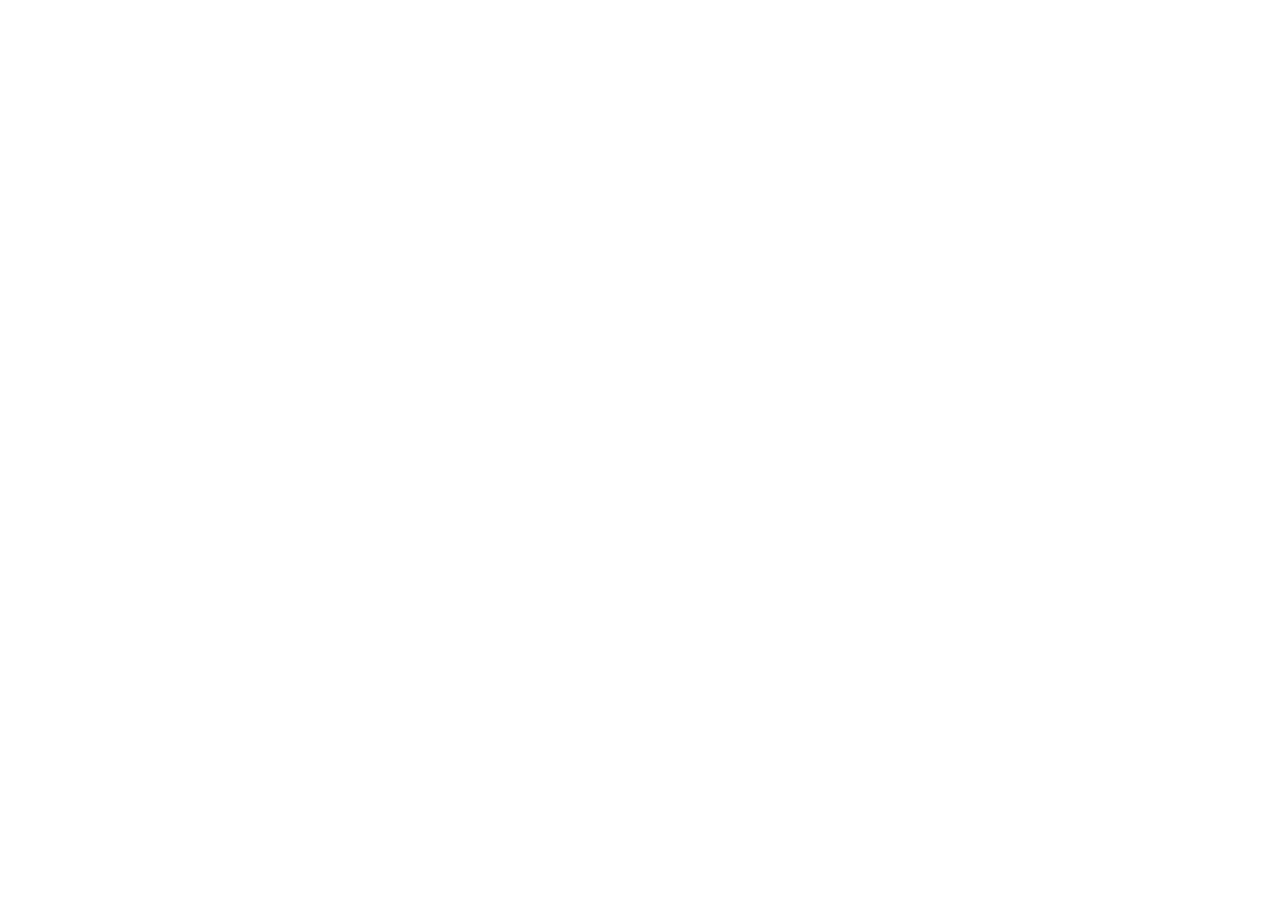
==== html/jogo.html @ 98114063 "fiz a estrutura completa do projeto" ====
<!DOCTYPE html>
<html lang="en">
<head>
    <meta charset="UTF-8">
    <meta name="viewport" content="width=device-width, initial-scale=1.0">
    <title>Forca</title>
</head>
<body>
    
</body>
</html>
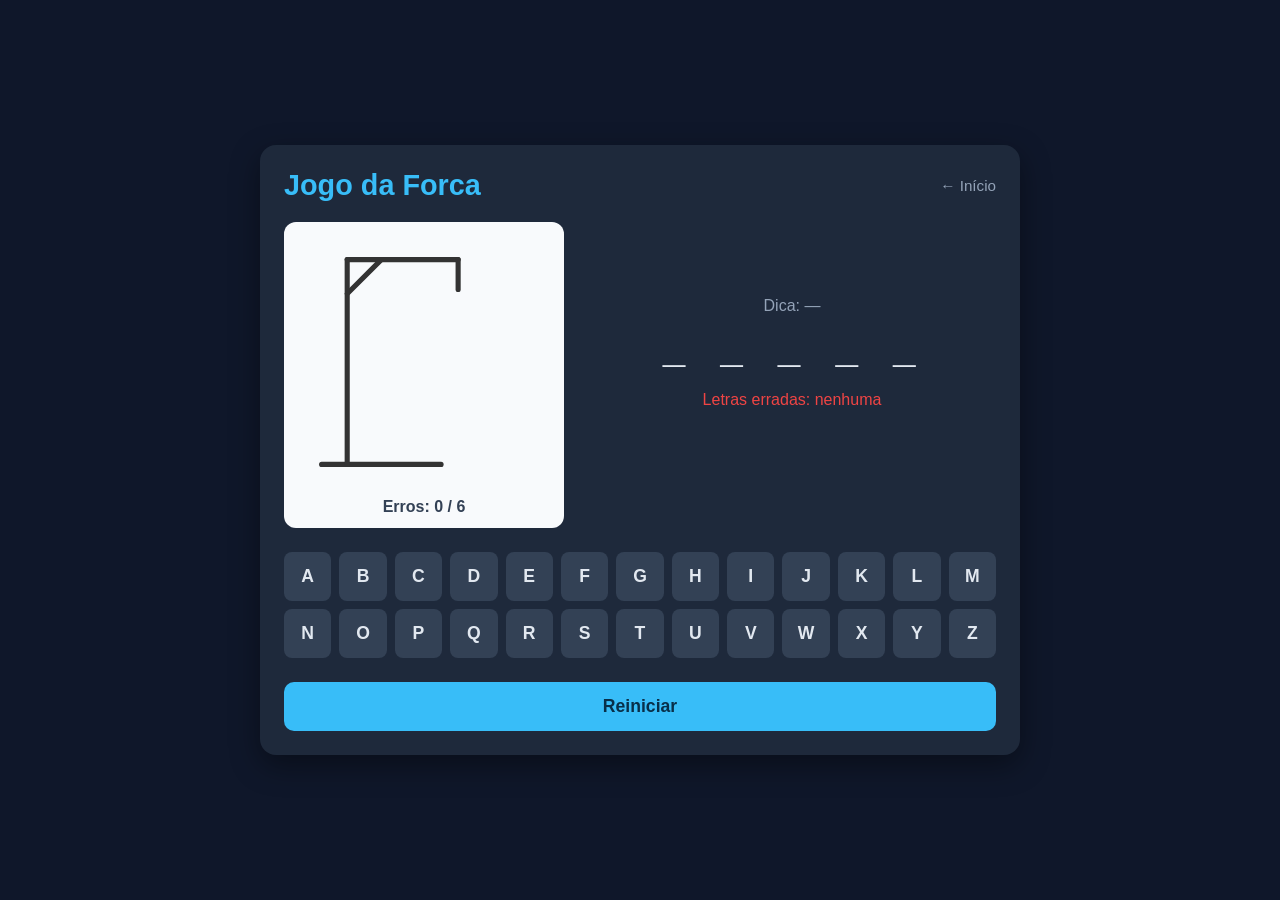
==== commit d4a41ce7: "comecei fazendo o jogo" ====
--- a/html/jogo.html
+++ b/html/jogo.html
@@ -1,11 +1,69 @@
 <!DOCTYPE html>
-<html lang="en">
+<html lang="pt-BR">
 <head>
     <meta charset="UTF-8">
     <meta name="viewport" content="width=device-width, initial-scale=1.0">
-    <title>Forca</title>
+    <title>Jogo da Forca</title>
+    <link rel="stylesheet" href="../css/style.css">
 </head>
-<body>
-    
+<body class="pagina-jogo">
+
+    <main class="jogo">
+
+        <header class="jogo__cabecalho">
+            <h1>Jogo da Forca</h1>
+            <a href="inicio.html" class="jogo__voltar">&larr; Início</a>
+        </header>
+
+        <section class="jogo__painel">
+
+            <div class="jogo__forca">
+                <img id="forca" src="../img/forca-0 (1).svg" alt="Desenho da forca">
+                <p class="jogo__erros">Erros: <span id="erros">0</span> / 6</p>
+            </div>
+
+            <div class="jogo__info">
+                <p class="jogo__dica">Dica: <span id="dica">—</span></p>
+                <p id="palavra" class="jogo__palavra" aria-live="polite">_ _ _ _ _</p>
+                <p class="jogo__usadas">Letras erradas: <span id="letras-erradas">nenhuma</span></p>
+                <p id="mensagem" class="jogo__mensagem" aria-live="polite"></p>
+            </div>
+
+        </section>
+
+        <section id="teclado" class="teclado" aria-label="Teclado de letras">
+            <button class="tecla" data-letra="A">A</button>
+            <button class="tecla" data-letra="B">B</button>
+            <button class="tecla" data-letra="C">C</button>
+            <button class="tecla" data-letra="D">D</button>
+            <button class="tecla" data-letra="E">E</button>
+            <button class="tecla" data-letra="F">F</button>
+            <button class="tecla" data-letra="G">G</button>
+            <button class="tecla" data-letra="H">H</button>
+            <button class="tecla" data-letra="I">I</button>
+            <button class="tecla" data-letra="J">J</button>
+            <button class="tecla" data-letra="K">K</button>
+            <button class="tecla" data-letra="L">L</button>
+            <button class="tecla" data-letra="M">M</button>
+            <button class="tecla" data-letra="N">N</button>
+            <button class="tecla" data-letra="O">O</button>
+            <button class="tecla" data-letra="P">P</button>
+            <button class="tecla" data-letra="Q">Q</button>
+            <button class="tecla" data-letra="R">R</button>
+            <button class="tecla" data-letra="S">S</button>
+            <button class="tecla" data-letra="T">T</button>
+            <button class="tecla" data-letra="U">U</button>
+            <button class="tecla" data-letra="V">V</button>
+            <button class="tecla" data-letra="W">W</button>
+            <button class="tecla" data-letra="X">X</button>
+            <button class="tecla" data-letra="Y">Y</button>
+            <button class="tecla" data-letra="Z">Z</button>
+        </section>
+
+        <button id="reiniciar" class="botao-reiniciar" type="button">Reiniciar</button>
+
+    </main>
+
+    <script src="../js/script.js"></script>
 </body>
 </html>
--- a/css/style.css
+++ b/css/style.css
@@ -0,0 +1,222 @@
+/* ===== Página do jogo (jogo.html) ===== */
+/* Tudo está dentro de .pagina-jogo para não afetar inicio.html e fim.html */
+
+.pagina-jogo,
+.pagina-jogo *,
+.pagina-jogo *::before,
+.pagina-jogo *::after {
+    box-sizing: border-box;
+}
+
+.pagina-jogo {
+    --fundo: #0f172a;
+    --cartao: #1e293b;
+    --texto: #e2e8f0;
+    --texto-suave: #94a3b8;
+    --destaque: #38bdf8;
+    --acerto: #22c55e;
+    --erro: #ef4444;
+
+    margin: 0;
+    min-height: 100vh;
+    padding: 16px;
+    display: flex;
+    justify-content: center;
+    align-items: center;
+    background: var(--fundo);
+    color: var(--texto);
+    font-family: "Segoe UI", Arial, sans-serif;
+}
+
+/* ----- Cartão principal ----- */
+.pagina-jogo .jogo {
+    width: 100%;
+    max-width: 760px;
+    padding: 24px;
+    background: var(--cartao);
+    border-radius: 16px;
+    box-shadow: 0 10px 30px rgba(0, 0, 0, 0.4);
+}
+
+/* ----- Cabeçalho ----- */
+.pagina-jogo .jogo__cabecalho {
+    display: flex;
+    justify-content: space-between;
+    align-items: center;
+    gap: 12px;
+    margin-bottom: 20px;
+}
+
+.pagina-jogo .jogo__cabecalho h1 {
+    margin: 0;
+    font-size: 1.8rem;
+    color: var(--destaque);
+}
+
+.pagina-jogo .jogo__voltar {
+    color: var(--texto-suave);
+    text-decoration: none;
+    font-size: 0.95rem;
+}
+
+.pagina-jogo .jogo__voltar:hover {
+    color: var(--destaque);
+}
+
+/* ----- Painel (forca + informações) ----- */
+.pagina-jogo .jogo__painel {
+    display: grid;
+    grid-template-columns: 280px 1fr;
+    gap: 24px;
+    align-items: center;
+    margin-bottom: 24px;
+}
+
+.pagina-jogo .jogo__forca {
+    padding: 12px;
+    background: #f8fafc; /* fundo claro porque o desenho da forca é escuro */
+    border-radius: 12px;
+    text-align: center;
+}
+
+.pagina-jogo .jogo__forca img {
+    display: block;
+    width: 100%;
+    height: auto;
+}
+
+.pagina-jogo .jogo__erros {
+    margin: 8px 0 0;
+    color: #334155;
+    font-weight: 600;
+}
+
+.pagina-jogo .jogo__info {
+    text-align: center;
+}
+
+.pagina-jogo .jogo__dica {
+    margin: 0 0 16px;
+    color: var(--texto-suave);
+}
+
+.pagina-jogo .jogo__palavra {
+    margin: 0 0 16px;
+    font-family: "Courier New", monospace;
+    font-size: 2.4rem;
+    font-weight: bold;
+    letter-spacing: 0.15em;
+    word-break: break-word;
+}
+
+.pagina-jogo .jogo__usadas {
+    margin: 0 0 16px;
+    color: var(--erro);
+}
+
+/* ----- Mensagem de fim de jogo ----- */
+.pagina-jogo .jogo__mensagem {
+    min-height: 1.5em;
+    margin: 0;
+    font-size: 1.2rem;
+    font-weight: bold;
+}
+
+.pagina-jogo .jogo__mensagem.vitoria {
+    color: var(--acerto);
+}
+
+.pagina-jogo .jogo__mensagem.derrota {
+    color: var(--erro);
+}
+
+/* ----- Teclado ----- */
+.pagina-jogo .teclado {
+    display: grid;
+    grid-template-columns: repeat(auto-fit, minmax(44px, 1fr));
+    gap: 8px;
+    margin-bottom: 24px;
+}
+
+.pagina-jogo .tecla {
+    padding: 12px 0;
+    border: 2px solid transparent;
+    border-radius: 8px;
+    background: #334155;
+    color: var(--texto);
+    font-size: 1.1rem;
+    font-weight: bold;
+    cursor: pointer;
+    transition: background 0.15s, transform 0.1s;
+}
+
+.pagina-jogo .tecla:hover:not(:disabled) {
+    background: #475569;
+    transform: translateY(-2px);
+}
+
+.pagina-jogo .tecla:focus-visible {
+    outline: 3px solid var(--destaque);
+    outline-offset: 2px;
+}
+
+.pagina-jogo .tecla:disabled {
+    cursor: not-allowed;
+    opacity: 0.6;
+}
+
+.pagina-jogo .tecla.acerto {
+    background: var(--acerto);
+    color: #052e16;
+    opacity: 1;
+}
+
+.pagina-jogo .tecla.erro {
+    background: var(--erro);
+    color: #450a0a;
+    opacity: 1;
+}
+
+/* ----- Botão reiniciar ----- */
+.pagina-jogo .botao-reiniciar {
+    display: block;
+    width: 100%;
+    padding: 14px;
+    border: none;
+    border-radius: 10px;
+    background: var(--destaque);
+    color: #082f49;
+    font-size: 1.1rem;
+    font-weight: bold;
+    cursor: pointer;
+    transition: filter 0.15s;
+}
+
+.pagina-jogo .botao-reiniciar:hover {
+    filter: brightness(1.1);
+}
+
+.pagina-jogo .botao-reiniciar:focus-visible {
+    outline: 3px solid #fff;
+    outline-offset: 2px;
+}
+
+/* ----- Celular ----- */
+@media (max-width: 640px) {
+    .pagina-jogo .jogo {
+        padding: 16px;
+    }
+
+    .pagina-jogo .jogo__painel {
+        grid-template-columns: 1fr;
+    }
+
+    .pagina-jogo .jogo__forca {
+        max-width: 260px;
+        margin: 0 auto;
+    }
+
+    .pagina-jogo .jogo__palavra {
+        font-size: 1.9rem;
+    }
+}
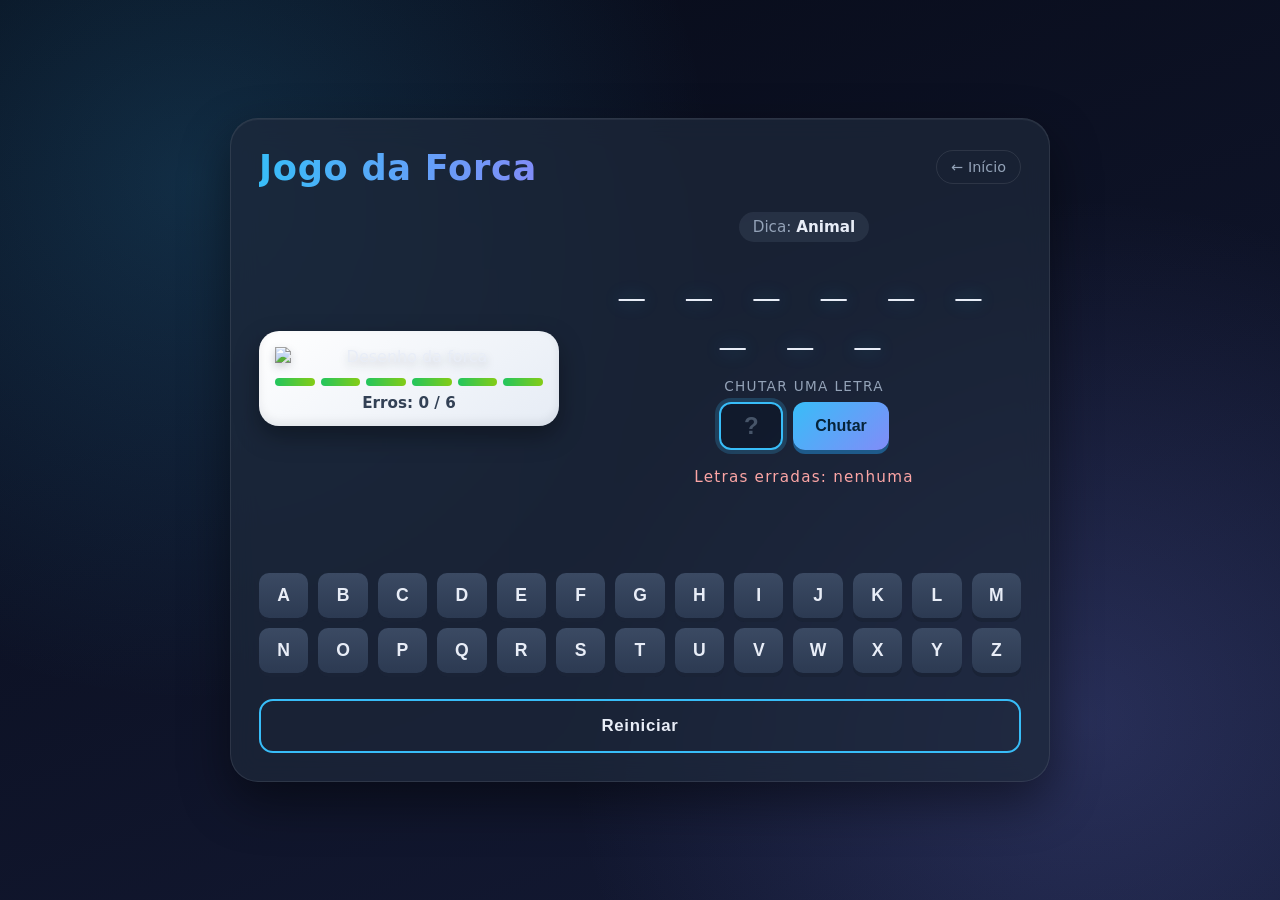
==== commit 0e1fc09a: "adicionei as imagens" ====
--- a/html/jogo.html
+++ b/html/jogo.html
@@ -17,14 +17,40 @@
 
         <section class="jogo__painel">
 
-            <div class="jogo__forca">
+            <div class="jogo__forca" id="caixa-forca">
                 <img id="forca" src="../img/forca-0 (1).svg" alt="Desenho da forca">
+                <div class="vidas" id="vidas" aria-hidden="true">
+                    <span class="vida"></span>
+                    <span class="vida"></span>
+                    <span class="vida"></span>
+                    <span class="vida"></span>
+                    <span class="vida"></span>
+                    <span class="vida"></span>
+                </div>
                 <p class="jogo__erros">Erros: <span id="erros">0</span> / 6</p>
             </div>
 
             <div class="jogo__info">
                 <p class="jogo__dica">Dica: <span id="dica">—</span></p>
+
                 <p id="palavra" class="jogo__palavra" aria-live="polite">_ _ _ _ _</p>
+
+                <div class="chute">
+                    <label for="chute" class="chute__rotulo">Chutar uma letra</label>
+                    <div class="chute__campo">
+                        <input
+                            id="chute"
+                            class="chute__input"
+                            type="text"
+                            maxlength="1"
+                            autocomplete="off"
+                            placeholder="?"
+                            aria-label="Digite uma letra para chutar"
+                        >
+                        <button id="btn-chutar" class="chute__botao" type="button">Chutar</button>
+                    </div>
+                </div>
+
                 <p class="jogo__usadas">Letras erradas: <span id="letras-erradas">nenhuma</span></p>
                 <p id="mensagem" class="jogo__mensagem" aria-live="polite"></p>
             </div>
--- a/css/style.css
+++ b/css/style.css
@@ -1,5 +1,8 @@
-/* ===== Página do jogo (jogo.html) ===== */
-/* Tudo está dentro de .pagina-jogo para não afetar inicio.html e fim.html */
+/* =====================================================
+   JOGO DA FORCA - estilos da página jogo.html
+   Tudo dentro de .pagina-jogo para não afetar
+   inicio.html e fim.html
+   ===================================================== */
 
 .pagina-jogo,
 .pagina-jogo *,
@@ -8,151 +11,329 @@
     box-sizing: border-box;
 }
 
+/* ---------- Variáveis e fundo ---------- */
 .pagina-jogo {
-    --fundo: #0f172a;
-    --cartao: #1e293b;
-    --texto: #e2e8f0;
+    --bg-1: #070b18;
+    --bg-2: #141a35;
+    --cartao: rgba(30, 41, 59, 0.72);
+    --borda: rgba(255, 255, 255, 0.09);
+    --texto: #e8edf7;
     --texto-suave: #94a3b8;
     --destaque: #38bdf8;
+    --destaque-2: #818cf8;
     --acerto: #22c55e;
     --erro: #ef4444;
+    --raio: 20px;
 
     margin: 0;
     min-height: 100vh;
-    padding: 16px;
+    padding: 20px;
     display: flex;
     justify-content: center;
     align-items: center;
-    background: var(--fundo);
-    color: var(--texto);
-    font-family: "Segoe UI", Arial, sans-serif;
-}
-
-/* ----- Cartão principal ----- */
+    color: var(--texto);
+    font-family: "Segoe UI", system-ui, -apple-system, Roboto, Arial, sans-serif;
+    background:
+        radial-gradient(circle at 15% 20%, rgba(56, 189, 248, 0.18), transparent 40%),
+        radial-gradient(circle at 85% 80%, rgba(129, 140, 248, 0.2), transparent 40%),
+        linear-gradient(160deg, var(--bg-1), var(--bg-2));
+    background-attachment: fixed;
+}
+
+/* ---------- Cartão principal ---------- */
 .pagina-jogo .jogo {
     width: 100%;
-    max-width: 760px;
-    padding: 24px;
+    max-width: 820px;
+    padding: 28px;
     background: var(--cartao);
-    border-radius: 16px;
-    box-shadow: 0 10px 30px rgba(0, 0, 0, 0.4);
-}
-
-/* ----- Cabeçalho ----- */
+    border: 1px solid var(--borda);
+    border-radius: 28px;
+    backdrop-filter: blur(14px);
+    -webkit-backdrop-filter: blur(14px);
+    box-shadow:
+        0 20px 50px rgba(0, 0, 0, 0.45),
+        inset 0 1px 0 rgba(255, 255, 255, 0.06);
+    animation: entrar 0.5s ease-out;
+}
+
+/* ---------- Cabeçalho ---------- */
 .pagina-jogo .jogo__cabecalho {
     display: flex;
     justify-content: space-between;
     align-items: center;
     gap: 12px;
-    margin-bottom: 20px;
+    margin-bottom: 24px;
 }
 
 .pagina-jogo .jogo__cabecalho h1 {
     margin: 0;
-    font-size: 1.8rem;
-    color: var(--destaque);
+    font-size: clamp(1.6rem, 4vw, 2.2rem);
+    font-weight: 800;
+    letter-spacing: 0.02em;
+    background: linear-gradient(90deg, var(--destaque), var(--destaque-2));
+    -webkit-background-clip: text;
+    background-clip: text;
+    -webkit-text-fill-color: transparent;
 }
 
 .pagina-jogo .jogo__voltar {
+    padding: 8px 14px;
     color: var(--texto-suave);
     text-decoration: none;
-    font-size: 0.95rem;
+    font-size: 0.9rem;
+    border: 1px solid var(--borda);
+    border-radius: 999px;
+    transition: color 0.2s, border-color 0.2s, background 0.2s;
 }
 
 .pagina-jogo .jogo__voltar:hover {
-    color: var(--destaque);
-}
-
-/* ----- Painel (forca + informações) ----- */
+    color: var(--texto);
+    border-color: var(--destaque);
+    background: rgba(56, 189, 248, 0.1);
+}
+
+/* ---------- Painel: forca + informações ---------- */
 .pagina-jogo .jogo__painel {
     display: grid;
-    grid-template-columns: 280px 1fr;
-    gap: 24px;
+    grid-template-columns: 300px 1fr;
+    gap: 28px;
     align-items: center;
-    margin-bottom: 24px;
-}
-
+    margin-bottom: 28px;
+}
+
+/* ---------- Caixa da forca ---------- */
 .pagina-jogo .jogo__forca {
-    padding: 12px;
-    background: #f8fafc; /* fundo claro porque o desenho da forca é escuro */
-    border-radius: 12px;
+    padding: 16px 16px 14px;
     text-align: center;
+    background: linear-gradient(145deg, #ffffff, #e6ecf5);
+    border-radius: var(--raio);
+    box-shadow:
+        0 10px 25px rgba(0, 0, 0, 0.35),
+        inset 0 -4px 10px rgba(15, 23, 42, 0.08);
 }
 
 .pagina-jogo .jogo__forca img {
     display: block;
     width: 100%;
     height: auto;
+    filter: drop-shadow(0 4px 4px rgba(15, 23, 42, 0.2));
+}
+
+/* Classe que o JS pode adicionar quando o jogador errar */
+.pagina-jogo .jogo__forca.tremer {
+    animation: tremer 0.45s ease;
+}
+
+/* ---------- Barra de vidas ---------- */
+.pagina-jogo .vidas {
+    display: flex;
+    gap: 6px;
+    margin: 12px 0 8px;
+}
+
+.pagina-jogo .vida {
+    flex: 1;
+    height: 8px;
+    border-radius: 999px;
+    background: linear-gradient(90deg, #22c55e, #84cc16);
+    transition: background 0.3s, transform 0.3s, opacity 0.3s;
+}
+
+/* Classe que o JS adiciona em cada vida perdida */
+.pagina-jogo .vida.perdida {
+    background: #cbd5e1;
+    transform: scaleY(0.6);
+    opacity: 0.7;
 }
 
 .pagina-jogo .jogo__erros {
-    margin: 8px 0 0;
+    margin: 0;
     color: #334155;
-    font-weight: 600;
-}
-
+    font-size: 0.95rem;
+    font-weight: 700;
+}
+
+/* ---------- Informações ---------- */
 .pagina-jogo .jogo__info {
     text-align: center;
 }
 
 .pagina-jogo .jogo__dica {
-    margin: 0 0 16px;
+    display: inline-block;
+    margin: 0 0 18px;
+    padding: 6px 14px;
     color: var(--texto-suave);
+    font-size: 0.95rem;
+    background: rgba(148, 163, 184, 0.12);
+    border-radius: 999px;
+}
+
+.pagina-jogo .jogo__dica span {
+    color: var(--texto);
+    font-weight: 600;
 }
 
 .pagina-jogo .jogo__palavra {
-    margin: 0 0 16px;
-    font-family: "Courier New", monospace;
-    font-size: 2.4rem;
-    font-weight: bold;
-    letter-spacing: 0.15em;
+    margin: 0 0 20px;
+    font-family: "Cascadia Code", "Courier New", monospace;
+    font-size: clamp(1.8rem, 5vw, 2.7rem);
+    font-weight: 800;
+    letter-spacing: 0.18em;
     word-break: break-word;
-}
-
+    text-shadow: 0 0 18px rgba(56, 189, 248, 0.45);
+}
+
+/* ---------- Chutar uma letra ---------- */
+.pagina-jogo .chute {
+    margin-bottom: 18px;
+}
+
+.pagina-jogo .chute__rotulo {
+    display: block;
+    margin-bottom: 8px;
+    color: var(--texto-suave);
+    font-size: 0.85rem;
+    text-transform: uppercase;
+    letter-spacing: 0.1em;
+}
+
+.pagina-jogo .chute__campo {
+    display: flex;
+    justify-content: center;
+    gap: 10px;
+}
+
+.pagina-jogo .chute__input {
+    width: 64px;
+    height: 48px;
+    padding: 0;
+    color: var(--texto);
+    font-size: 1.5rem;
+    font-weight: 800;
+    text-align: center;
+    text-transform: uppercase;
+    background: rgba(15, 23, 42, 0.7);
+    border: 2px solid var(--borda);
+    border-radius: 12px;
+    outline: none;
+    transition: border-color 0.2s, box-shadow 0.2s;
+}
+
+.pagina-jogo .chute__input::placeholder {
+    color: #475569;
+}
+
+.pagina-jogo .chute__input:focus {
+    border-color: var(--destaque);
+    box-shadow: 0 0 0 4px rgba(56, 189, 248, 0.2);
+}
+
+.pagina-jogo .chute__botao {
+    height: 48px;
+    padding: 0 22px;
+    color: #06243a;
+    font-size: 1rem;
+    font-weight: 800;
+    cursor: pointer;
+    background: linear-gradient(135deg, var(--destaque), var(--destaque-2));
+    border: none;
+    border-radius: 12px;
+    box-shadow: 0 4px 0 #1e5a8a;
+    transition: transform 0.1s, box-shadow 0.1s, filter 0.2s;
+}
+
+.pagina-jogo .chute__botao:hover:not(:disabled) {
+    filter: brightness(1.1);
+}
+
+.pagina-jogo .chute__botao:active:not(:disabled) {
+    transform: translateY(3px);
+    box-shadow: 0 1px 0 #1e5a8a;
+}
+
+.pagina-jogo .chute__botao:focus-visible {
+    outline: 3px solid #fff;
+    outline-offset: 2px;
+}
+
+.pagina-jogo .chute__input:disabled,
+.pagina-jogo .chute__botao:disabled {
+    cursor: not-allowed;
+    opacity: 0.5;
+}
+
+/* Efeito quando a letra digitada é inválida (JS adiciona .invalido) */
+.pagina-jogo .chute__input.invalido {
+    border-color: var(--erro);
+    animation: tremer 0.35s ease;
+}
+
+/* ---------- Letras erradas ---------- */
 .pagina-jogo .jogo__usadas {
-    margin: 0 0 16px;
-    color: var(--erro);
-}
-
-/* ----- Mensagem de fim de jogo ----- */
+    margin: 0 0 14px;
+    color: #fca5a5;
+    font-size: 0.95rem;
+    letter-spacing: 0.08em;
+}
+
+/* ---------- Mensagem de vitória / derrota ---------- */
 .pagina-jogo .jogo__mensagem {
-    min-height: 1.5em;
+    min-height: 2.6em;
     margin: 0;
-    font-size: 1.2rem;
-    font-weight: bold;
+    padding: 0;
+    font-size: 1.1rem;
+    font-weight: 700;
+    border-radius: 12px;
+}
+
+.pagina-jogo .jogo__mensagem.vitoria,
+.pagina-jogo .jogo__mensagem.derrota {
+    padding: 10px 14px;
+    animation: pop 0.4s ease;
 }
 
 .pagina-jogo .jogo__mensagem.vitoria {
-    color: var(--acerto);
+    color: #bbf7d0;
+    background: rgba(34, 197, 94, 0.16);
+    border: 1px solid rgba(34, 197, 94, 0.5);
 }
 
 .pagina-jogo .jogo__mensagem.derrota {
-    color: var(--erro);
-}
-
-/* ----- Teclado ----- */
+    color: #fecaca;
+    background: rgba(239, 68, 68, 0.16);
+    border: 1px solid rgba(239, 68, 68, 0.5);
+}
+
+/* ---------- Teclado ---------- */
 .pagina-jogo .teclado {
     display: grid;
-    grid-template-columns: repeat(auto-fit, minmax(44px, 1fr));
-    gap: 8px;
-    margin-bottom: 24px;
+    grid-template-columns: repeat(auto-fit, minmax(46px, 1fr));
+    gap: 10px;
+    margin-bottom: 26px;
 }
 
 .pagina-jogo .tecla {
     padding: 12px 0;
-    border: 2px solid transparent;
-    border-radius: 8px;
-    background: #334155;
     color: var(--texto);
     font-size: 1.1rem;
-    font-weight: bold;
+    font-weight: 800;
     cursor: pointer;
-    transition: background 0.15s, transform 0.1s;
+    background: linear-gradient(180deg, #3b4a63, #2c3a52);
+    border: none;
+    border-radius: 10px;
+    box-shadow: 0 4px 0 #1a2336;
+    transition: transform 0.1s, box-shadow 0.1s, filter 0.2s;
 }
 
 .pagina-jogo .tecla:hover:not(:disabled) {
-    background: #475569;
+    filter: brightness(1.25);
     transform: translateY(-2px);
+    box-shadow: 0 6px 0 #1a2336;
+}
+
+.pagina-jogo .tecla:active:not(:disabled) {
+    transform: translateY(3px);
+    box-shadow: 0 1px 0 #1a2336;
 }
 
 .pagina-jogo .tecla:focus-visible {
@@ -162,61 +343,118 @@
 
 .pagina-jogo .tecla:disabled {
     cursor: not-allowed;
-    opacity: 0.6;
+    transform: translateY(3px);
+    box-shadow: 0 1px 0 #1a2336;
+    opacity: 0.55;
 }
 
 .pagina-jogo .tecla.acerto {
-    background: var(--acerto);
     color: #052e16;
+    background: linear-gradient(180deg, #4ade80, #22c55e);
+    box-shadow: 0 1px 0 #15803d;
     opacity: 1;
+    animation: pop 0.35s ease;
 }
 
 .pagina-jogo .tecla.erro {
-    background: var(--erro);
     color: #450a0a;
+    background: linear-gradient(180deg, #f87171, #ef4444);
+    box-shadow: 0 1px 0 #b91c1c;
     opacity: 1;
-}
-
-/* ----- Botão reiniciar ----- */
+    animation: pop 0.35s ease;
+}
+
+/* ---------- Botão reiniciar ---------- */
 .pagina-jogo .botao-reiniciar {
     display: block;
     width: 100%;
-    padding: 14px;
-    border: none;
-    border-radius: 10px;
-    background: var(--destaque);
-    color: #082f49;
-    font-size: 1.1rem;
-    font-weight: bold;
+    padding: 15px;
+    color: var(--texto);
+    font-size: 1.05rem;
+    font-weight: 800;
+    letter-spacing: 0.04em;
     cursor: pointer;
-    transition: filter 0.15s;
+    background: transparent;
+    border: 2px solid var(--destaque);
+    border-radius: 14px;
+    transition: background 0.2s, color 0.2s, transform 0.1s;
 }
 
 .pagina-jogo .botao-reiniciar:hover {
-    filter: brightness(1.1);
+    color: #06243a;
+    background: linear-gradient(135deg, var(--destaque), var(--destaque-2));
+    border-color: transparent;
+}
+
+.pagina-jogo .botao-reiniciar:active {
+    transform: scale(0.98);
 }
 
 .pagina-jogo .botao-reiniciar:focus-visible {
     outline: 3px solid #fff;
-    outline-offset: 2px;
-}
-
-/* ----- Celular ----- */
-@media (max-width: 640px) {
+    outline-offset: 3px;
+}
+
+/* ---------- Animações ---------- */
+@keyframes entrar {
+    from {
+        opacity: 0;
+        transform: translateY(16px) scale(0.98);
+    }
+    to {
+        opacity: 1;
+        transform: translateY(0) scale(1);
+    }
+}
+
+@keyframes pop {
+    0%   { transform: scale(0.85); }
+    60%  { transform: scale(1.08); }
+    100% { transform: scale(1); }
+}
+
+@keyframes tremer {
+    0%, 100% { transform: translateX(0); }
+    20%      { transform: translateX(-8px); }
+    40%      { transform: translateX(8px); }
+    60%      { transform: translateX(-5px); }
+    80%      { transform: translateX(5px); }
+}
+
+/* ---------- Celular ---------- */
+@media (max-width: 680px) {
+    .pagina-jogo {
+        padding: 12px;
+        align-items: flex-start;
+    }
+
     .pagina-jogo .jogo {
-        padding: 16px;
+        padding: 18px;
+        border-radius: 22px;
     }
 
     .pagina-jogo .jogo__painel {
         grid-template-columns: 1fr;
+        gap: 20px;
     }
 
     .pagina-jogo .jogo__forca {
-        max-width: 260px;
+        max-width: 280px;
         margin: 0 auto;
     }
 
-    .pagina-jogo .jogo__palavra {
-        font-size: 1.9rem;
+    .pagina-jogo .teclado {
+        grid-template-columns: repeat(7, 1fr);
+        gap: 8px;
+    }
+}
+
+/* ---------- Respeita quem prefere menos movimento ---------- */
+@media (prefers-reduced-motion: reduce) {
+    .pagina-jogo *,
+    .pagina-jogo *::before,
+    .pagina-jogo *::after {
+        animation: none !important;
+        transition: none !important;
     }
 }
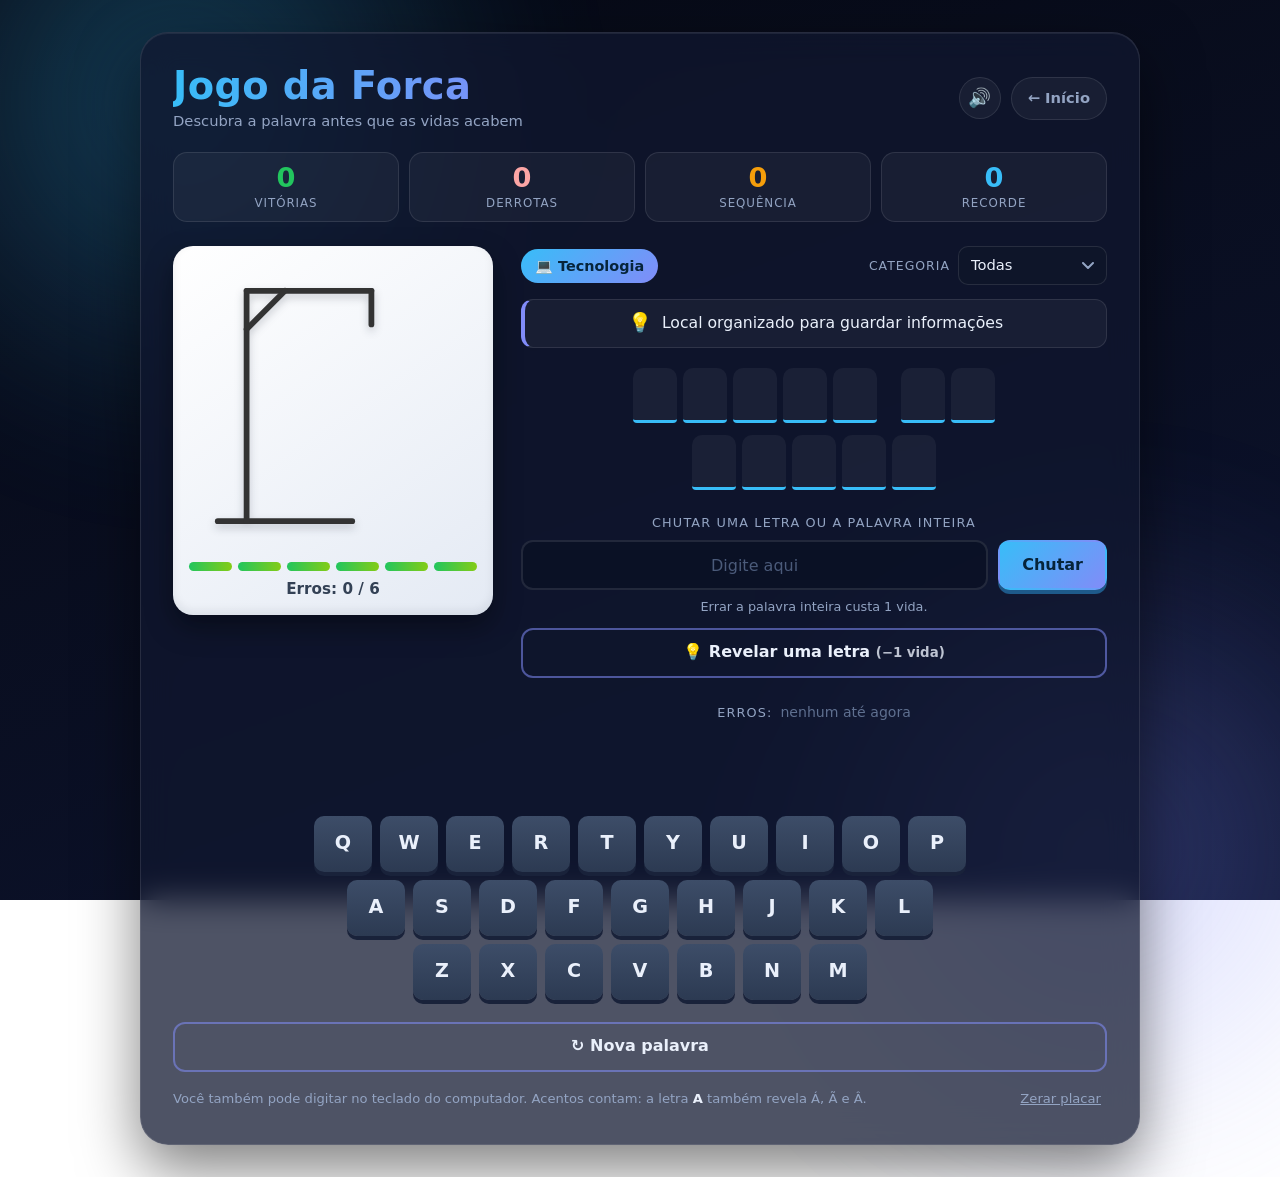
==== commit f11374bc: "fiz o jogo completo com biblioteca dados que podem ser reaproveitados" ====
--- a/html/jogo.html
+++ b/html/jogo.html
@@ -3,22 +3,59 @@
 <head>
     <meta charset="UTF-8">
     <meta name="viewport" content="width=device-width, initial-scale=1.0">
+    <meta name="theme-color" content="#060913">
     <title>Jogo da Forca</title>
     <link rel="stylesheet" href="../css/style.css">
 </head>
 <body class="pagina-jogo">
 
+    <noscript>Ative o JavaScript do navegador para jogar.</noscript>
+
     <main class="jogo">
 
-        <header class="jogo__cabecalho">
-            <h1>Jogo da Forca</h1>
-            <a href="inicio.html" class="jogo__voltar">&larr; Início</a>
+        <!-- ===== Topo ===== -->
+        <header class="topo">
+            <div class="topo__marca">
+                <h1 class="topo__titulo">Jogo da Forca</h1>
+                <p class="topo__subtitulo">Descubra a palavra antes que as vidas acabem</p>
+            </div>
+
+            <div class="topo__acoes">
+                <button id="btn-som" class="btn-icone" type="button"
+                        aria-pressed="true" aria-label="Efeitos sonoros"
+                        title="Ligar ou desligar o som">🔊</button>
+                <a href="inicio.html" class="btn-link">&larr; Início</a>
+            </div>
         </header>
 
+        <!-- ===== Placar ===== -->
+        <section class="placar" aria-label="Placar">
+            <div class="placar__item">
+                <strong id="placar-vitorias" class="placar__valor">0</strong>
+                <span class="placar__rotulo">Vitórias</span>
+            </div>
+            <div class="placar__item">
+                <strong id="placar-derrotas" class="placar__valor">0</strong>
+                <span class="placar__rotulo">Derrotas</span>
+            </div>
+            <div class="placar__item">
+                <strong id="placar-sequencia" class="placar__valor">0</strong>
+                <span class="placar__rotulo">Sequência</span>
+            </div>
+            <div class="placar__item">
+                <strong id="placar-recorde" class="placar__valor">0</strong>
+                <span class="placar__rotulo">Recorde</span>
+            </div>
+        </section>
+
+        <!-- ===== Painel principal ===== -->
         <section class="jogo__painel">
 
-            <div class="jogo__forca" id="caixa-forca">
-                <img id="forca" src="../img/forca-0 (1).svg" alt="Desenho da forca">
+            <!-- Forca -->
+            <div class="jogo__forca" id="caixa-forca" data-nivel="0">
+                <img id="forca" src="../img/forca-0.svg" alt="Forca vazia, nenhum erro ainda">
+                <p id="aviso-imagem" class="forca__aviso" role="alert" hidden></p>
+
                 <div class="vidas" id="vidas" aria-hidden="true">
                     <span class="vida"></span>
                     <span class="vida"></span>
@@ -27,68 +64,93 @@
                     <span class="vida"></span>
                     <span class="vida"></span>
                 </div>
-                <p class="jogo__erros">Erros: <span id="erros">0</span> / 6</p>
+
+                <p class="jogo__erros">Erros: <strong id="erros">0</strong> / 6</p>
             </div>
 
+            <!-- Informações e controles -->
             <div class="jogo__info">
-                <p class="jogo__dica">Dica: <span id="dica">—</span></p>
 
-                <p id="palavra" class="jogo__palavra" aria-live="polite">_ _ _ _ _</p>
+                <div class="info__topo">
+                    <span id="categoria-chip" class="chip-categoria">—</span>
+
+                    <label class="campo-select">
+                        <span class="campo-select__rotulo">Categoria</span>
+                        <select id="categoria">
+                            <option value="todas">Todas</option>
+                        </select>
+                    </label>
+                </div>
+
+                <p class="jogo__dica">
+                    <span class="dica__icone" aria-hidden="true">💡</span>
+                    <span id="dica">—</span>
+                </p>
+
+                <div id="palavra" class="palavra" role="group" aria-label="Palavra secreta"></div>
 
                 <div class="chute">
-                    <label for="chute" class="chute__rotulo">Chutar uma letra</label>
+                    <label for="chute" class="chute__rotulo">Chutar uma letra ou a palavra inteira</label>
                     <div class="chute__campo">
-                        <input
-                            id="chute"
-                            class="chute__input"
-                            type="text"
-                            maxlength="1"
-                            autocomplete="off"
-                            placeholder="?"
-                            aria-label="Digite uma letra para chutar"
-                        >
-                        <button id="btn-chutar" class="chute__botao" type="button">Chutar</button>
+                        <input id="chute" class="chute__input" type="text" maxlength="24"
+                               autocomplete="off" autocapitalize="characters" spellcheck="false"
+                               enterkeyhint="send" placeholder="Digite aqui">
+                        <button id="btn-chutar" class="botao botao--principal" type="button">Chutar</button>
                     </div>
+                    <p class="chute__nota">Errar a palavra inteira custa 1 vida.</p>
+
+                    <button id="btn-dica" class="botao botao--sec botao--bloco" type="button">
+                        💡 Revelar uma letra <small>(−1 vida)</small>
+                    </button>
                 </div>
 
-                <p class="jogo__usadas">Letras erradas: <span id="letras-erradas">nenhuma</span></p>
+                <div class="erradas">
+                    <span class="erradas__titulo">Erros:</span>
+                    <div id="letras-erradas" class="erradas__lista"></div>
+                </div>
+
                 <p id="mensagem" class="jogo__mensagem" aria-live="polite"></p>
             </div>
 
         </section>
 
-        <section id="teclado" class="teclado" aria-label="Teclado de letras">
-            <button class="tecla" data-letra="A">A</button>
-            <button class="tecla" data-letra="B">B</button>
-            <button class="tecla" data-letra="C">C</button>
-            <button class="tecla" data-letra="D">D</button>
-            <button class="tecla" data-letra="E">E</button>
-            <button class="tecla" data-letra="F">F</button>
-            <button class="tecla" data-letra="G">G</button>
-            <button class="tecla" data-letra="H">H</button>
-            <button class="tecla" data-letra="I">I</button>
-            <button class="tecla" data-letra="J">J</button>
-            <button class="tecla" data-letra="K">K</button>
-            <button class="tecla" data-letra="L">L</button>
-            <button class="tecla" data-letra="M">M</button>
-            <button class="tecla" data-letra="N">N</button>
-            <button class="tecla" data-letra="O">O</button>
-            <button class="tecla" data-letra="P">P</button>
-            <button class="tecla" data-letra="Q">Q</button>
-            <button class="tecla" data-letra="R">R</button>
-            <button class="tecla" data-letra="S">S</button>
-            <button class="tecla" data-letra="T">T</button>
-            <button class="tecla" data-letra="U">U</button>
-            <button class="tecla" data-letra="V">V</button>
-            <button class="tecla" data-letra="W">W</button>
-            <button class="tecla" data-letra="X">X</button>
-            <button class="tecla" data-letra="Y">Y</button>
-            <button class="tecla" data-letra="Z">Z</button>
-        </section>
+        <!-- ===== Teclado (montado pelo JavaScript) ===== -->
+        <section id="teclado" class="teclado" aria-label="Teclado de letras"></section>
 
-        <button id="reiniciar" class="botao-reiniciar" type="button">Reiniciar</button>
+        <div class="acoes">
+            <button id="reiniciar" class="botao botao--sec botao--bloco" type="button">↻ Nova palavra</button>
+        </div>
+
+        <footer class="rodape">
+            <p>
+                Você também pode digitar no teclado do computador.
+                Acentos contam: a letra <strong>A</strong> também revela Á, Ã e Â.
+            </p>
+            <button id="btn-zerar" class="btn-texto" type="button">Zerar placar</button>
+        </footer>
 
     </main>
+
+    <!-- ===== Janela de fim de jogo ===== -->
+    <dialog id="modal-fim" class="modal" aria-labelledby="modal-titulo">
+        <div class="modal__conteudo">
+            <p id="modal-emoji" class="modal__emoji" aria-hidden="true">🎉</p>
+            <h2 id="modal-titulo" class="modal__titulo">Você venceu!</h2>
+            <p id="modal-texto" class="modal__texto"></p>
+            <p id="modal-palavra" class="modal__palavra"></p>
+
+            <ul class="modal__stats">
+                <li><strong id="modal-erros">0</strong><span>Erros</span></li>
+                <li><strong id="modal-tempo">0s</strong><span>Tempo</span></li>
+                <li><strong id="modal-sequencia">0</strong><span>Sequência</span></li>
+            </ul>
+
+            <div class="modal__acoes">
+                <button id="modal-jogar" class="botao botao--principal" type="button">Jogar novamente</button>
+                <button id="modal-fechar" class="botao botao--sec" type="button">Ver tabuleiro</button>
+            </div>
+        </div>
+    </dialog>
 
     <script src="../js/script.js"></script>
 </body>
--- a/css/style.css
+++ b/css/style.css
@@ -1,7 +1,7 @@
 /* =====================================================
-   JOGO DA FORCA - estilos da página jogo.html
-   Tudo dentro de .pagina-jogo para não afetar
-   inicio.html e fim.html
+   JOGO DA FORCA - style.css
+   Tudo fica dentro de body.pagina-jogo, então não
+   afeta inicio.html nem fim.html
    ===================================================== */
 
 .pagina-jogo,
@@ -11,104 +11,234 @@
     box-sizing: border-box;
 }
 
-/* ---------- Variáveis e fundo ---------- */
+.pagina-jogo [hidden] {
+    display: none !important;
+}
+
+/* =====================================================
+   VARIÁVEIS E FUNDO
+   ===================================================== */
 .pagina-jogo {
-    --bg-1: #070b18;
-    --bg-2: #141a35;
-    --cartao: rgba(30, 41, 59, 0.72);
-    --borda: rgba(255, 255, 255, 0.09);
-    --texto: #e8edf7;
-    --texto-suave: #94a3b8;
+    --bg-0: #060913;
+    --bg-1: #0d1430;
+    --vidro: rgba(17, 24, 48, 0.74);
+    --vidro-2: rgba(255, 255, 255, 0.045);
+    --borda: rgba(255, 255, 255, 0.1);
+    --texto: #eaf0fb;
+    --suave: #93a4c3;
     --destaque: #38bdf8;
     --destaque-2: #818cf8;
-    --acerto: #22c55e;
+    --ok: #22c55e;
     --erro: #ef4444;
+    --aviso: #f59e0b;
     --raio: 20px;
 
     margin: 0;
     min-height: 100vh;
-    padding: 20px;
+    padding: clamp(12px, 3vw, 32px);
     display: flex;
     justify-content: center;
     align-items: center;
     color: var(--texto);
-    font-family: "Segoe UI", system-ui, -apple-system, Roboto, Arial, sans-serif;
-    background:
-        radial-gradient(circle at 15% 20%, rgba(56, 189, 248, 0.18), transparent 40%),
-        radial-gradient(circle at 85% 80%, rgba(129, 140, 248, 0.2), transparent 40%),
-        linear-gradient(160deg, var(--bg-1), var(--bg-2));
+    font-family: "Segoe UI", system-ui, -apple-system, Roboto, "Helvetica Neue", Arial, sans-serif;
+    line-height: 1.4;
+    background: linear-gradient(160deg, var(--bg-0), var(--bg-1));
     background-attachment: fixed;
-}
-
-/* ---------- Cartão principal ---------- */
+    -webkit-font-smoothing: antialiased;
+}
+
+/* Brilhos coloridos ao fundo */
+.pagina-jogo::before,
+.pagina-jogo::after {
+    content: "";
+    position: fixed;
+    z-index: -1;
+    width: 60vmax;
+    height: 60vmax;
+    border-radius: 50%;
+    filter: blur(80px);
+    opacity: 0.32;
+    pointer-events: none;
+}
+
+.pagina-jogo::before {
+    top: -22vmax;
+    left: -16vmax;
+    background: radial-gradient(circle, var(--destaque), transparent 65%);
+    animation: flutuar 22s ease-in-out infinite alternate;
+}
+
+.pagina-jogo::after {
+    bottom: -26vmax;
+    right: -16vmax;
+    background: radial-gradient(circle, var(--destaque-2), transparent 65%);
+    animation: flutuar 28s ease-in-out infinite alternate-reverse;
+}
+
+.pagina-jogo noscript {
+    position: fixed;
+    top: 0;
+    left: 0;
+    right: 0;
+    padding: 12px;
+    text-align: center;
+    background: var(--erro);
+    color: #fff;
+    z-index: 100;
+}
+
+/* =====================================================
+   CARTÃO PRINCIPAL
+   ===================================================== */
 .pagina-jogo .jogo {
     width: 100%;
-    max-width: 820px;
-    padding: 28px;
-    background: var(--cartao);
+    max-width: 1000px;
+    padding: clamp(16px, 3vw, 32px);
+    background: var(--vidro);
     border: 1px solid var(--borda);
     border-radius: 28px;
-    backdrop-filter: blur(14px);
-    -webkit-backdrop-filter: blur(14px);
+    backdrop-filter: blur(16px);
+    -webkit-backdrop-filter: blur(16px);
     box-shadow:
-        0 20px 50px rgba(0, 0, 0, 0.45),
-        inset 0 1px 0 rgba(255, 255, 255, 0.06);
-    animation: entrar 0.5s ease-out;
-}
-
-/* ---------- Cabeçalho ---------- */
-.pagina-jogo .jogo__cabecalho {
+        0 24px 60px rgba(0, 0, 0, 0.5),
+        inset 0 1px 0 rgba(255, 255, 255, 0.07);
+    animation: entrar 0.55s ease-out;
+}
+
+/* =====================================================
+   TOPO
+   ===================================================== */
+.pagina-jogo .topo {
     display: flex;
     justify-content: space-between;
     align-items: center;
-    gap: 12px;
-    margin-bottom: 24px;
-}
-
-.pagina-jogo .jogo__cabecalho h1 {
+    gap: 16px;
+    margin-bottom: 20px;
+}
+
+.pagina-jogo .topo__titulo {
     margin: 0;
-    font-size: clamp(1.6rem, 4vw, 2.2rem);
+    font-size: clamp(1.7rem, 4.5vw, 2.4rem);
     font-weight: 800;
-    letter-spacing: 0.02em;
+    letter-spacing: 0.01em;
+    line-height: 1.1;
     background: linear-gradient(90deg, var(--destaque), var(--destaque-2));
     -webkit-background-clip: text;
     background-clip: text;
     -webkit-text-fill-color: transparent;
 }
 
-.pagina-jogo .jogo__voltar {
-    padding: 8px 14px;
-    color: var(--texto-suave);
+.pagina-jogo .topo__subtitulo {
+    margin: 4px 0 0;
+    color: var(--suave);
+    font-size: 0.92rem;
+}
+
+.pagina-jogo .topo__acoes {
+    display: flex;
+    align-items: center;
+    gap: 10px;
+    flex-shrink: 0;
+}
+
+.pagina-jogo .btn-icone {
+    width: 42px;
+    height: 42px;
+    display: grid;
+    place-items: center;
+    font-size: 1.15rem;
+    cursor: pointer;
+    color: var(--texto);
+    background: var(--vidro-2);
+    border: 1px solid var(--borda);
+    border-radius: 50%;
+    transition: background 0.2s, border-color 0.2s, transform 0.1s;
+}
+
+.pagina-jogo .btn-icone:active {
+    transform: scale(0.92);
+}
+
+.pagina-jogo .btn-link {
+    padding: 10px 16px;
+    color: var(--suave);
+    font-size: 0.92rem;
+    font-weight: 600;
     text-decoration: none;
-    font-size: 0.9rem;
+    background: var(--vidro-2);
     border: 1px solid var(--borda);
     border-radius: 999px;
     transition: color 0.2s, border-color 0.2s, background 0.2s;
 }
 
-.pagina-jogo .jogo__voltar:hover {
-    color: var(--texto);
-    border-color: var(--destaque);
-    background: rgba(56, 189, 248, 0.1);
-}
-
-/* ---------- Painel: forca + informações ---------- */
+@media (hover: hover) {
+    .pagina-jogo .btn-icone:hover,
+    .pagina-jogo .btn-link:hover {
+        color: var(--texto);
+        border-color: var(--destaque);
+        background: rgba(56, 189, 248, 0.12);
+    }
+}
+
+/* =====================================================
+   PLACAR
+   ===================================================== */
+.pagina-jogo .placar {
+    display: grid;
+    grid-template-columns: repeat(4, 1fr);
+    gap: 10px;
+    margin-bottom: 24px;
+}
+
+.pagina-jogo .placar__item {
+    display: flex;
+    flex-direction: column;
+    align-items: center;
+    padding: 10px 6px;
+    background: var(--vidro-2);
+    border: 1px solid var(--borda);
+    border-radius: 14px;
+}
+
+.pagina-jogo .placar__valor {
+    font-size: clamp(1.3rem, 4vw, 1.7rem);
+    font-weight: 800;
+    font-variant-numeric: tabular-nums;
+    line-height: 1.1;
+}
+
+.pagina-jogo .placar__item:nth-child(1) .placar__valor { color: var(--ok); }
+.pagina-jogo .placar__item:nth-child(2) .placar__valor { color: #fca5a5; }
+.pagina-jogo .placar__item:nth-child(3) .placar__valor { color: var(--aviso); }
+.pagina-jogo .placar__item:nth-child(4) .placar__valor { color: var(--destaque); }
+
+.pagina-jogo .placar__rotulo {
+    margin-top: 2px;
+    color: var(--suave);
+    font-size: 0.74rem;
+    text-transform: uppercase;
+    letter-spacing: 0.08em;
+}
+
+/* =====================================================
+   PAINEL (forca + informações)
+   ===================================================== */
 .pagina-jogo .jogo__painel {
     display: grid;
-    grid-template-columns: 300px 1fr;
+    grid-template-columns: minmax(250px, 320px) 1fr;
     gap: 28px;
-    align-items: center;
-    margin-bottom: 28px;
-}
-
-/* ---------- Caixa da forca ---------- */
+    align-items: start;
+    margin-bottom: 26px;
+}
+
+/* ----- Caixa da forca ----- */
 .pagina-jogo .jogo__forca {
     padding: 16px 16px 14px;
     text-align: center;
-    background: linear-gradient(145deg, #ffffff, #e6ecf5);
+    background: linear-gradient(145deg, #ffffff, #e4eaf4);
     border-radius: var(--raio);
     box-shadow:
-        0 10px 25px rgba(0, 0, 0, 0.35),
+        0 12px 28px rgba(0, 0, 0, 0.4),
         inset 0 -4px 10px rgba(15, 23, 42, 0.08);
 }
 
@@ -116,15 +246,24 @@
     display: block;
     width: 100%;
     height: auto;
-    filter: drop-shadow(0 4px 4px rgba(15, 23, 42, 0.2));
-}
-
-/* Classe que o JS pode adicionar quando o jogador errar */
+    filter: drop-shadow(0 4px 4px rgba(15, 23, 42, 0.22));
+}
+
 .pagina-jogo .jogo__forca.tremer {
     animation: tremer 0.45s ease;
 }
 
-/* ---------- Barra de vidas ---------- */
+.pagina-jogo .forca__aviso {
+    margin: 8px 0 0;
+    padding: 8px 10px;
+    color: #7f1d1d;
+    font-size: 0.8rem;
+    font-weight: 600;
+    background: #fee2e2;
+    border-radius: 8px;
+}
+
+/* ----- Barra de vidas ----- */
 .pagina-jogo .vidas {
     display: flex;
     gap: 6px;
@@ -133,16 +272,20 @@
 
 .pagina-jogo .vida {
     flex: 1;
-    height: 8px;
+    height: 9px;
     border-radius: 999px;
     background: linear-gradient(90deg, #22c55e, #84cc16);
     transition: background 0.3s, transform 0.3s, opacity 0.3s;
 }
 
-/* Classe que o JS adiciona em cada vida perdida */
+.pagina-jogo .jogo__forca[data-nivel="4"] .vida:not(.perdida),
+.pagina-jogo .jogo__forca[data-nivel="5"] .vida:not(.perdida) {
+    background: linear-gradient(90deg, #f97316, #ef4444);
+}
+
 .pagina-jogo .vida.perdida {
     background: #cbd5e1;
-    transform: scaleY(0.6);
+    transform: scaleY(0.55);
     opacity: 0.7;
 }
 
@@ -150,40 +293,157 @@
     margin: 0;
     color: #334155;
     font-size: 0.95rem;
+    font-weight: 600;
+}
+
+.pagina-jogo .jogo__forca[data-nivel="5"] .jogo__erros strong {
+    color: #dc2626;
+}
+
+/* =====================================================
+   INFORMAÇÕES
+   ===================================================== */
+.pagina-jogo .jogo__info {
+    min-width: 0;
+    text-align: center;
+}
+
+.pagina-jogo .info__topo {
+    display: flex;
+    justify-content: space-between;
+    align-items: center;
+    flex-wrap: wrap;
+    gap: 10px;
+    margin-bottom: 14px;
+}
+
+.pagina-jogo .chip-categoria {
+    padding: 7px 14px;
+    font-size: 0.9rem;
     font-weight: 700;
-}
-
-/* ---------- Informações ---------- */
-.pagina-jogo .jogo__info {
-    text-align: center;
+    color: #06243a;
+    background: linear-gradient(135deg, var(--destaque), var(--destaque-2));
+    border-radius: 999px;
+}
+
+.pagina-jogo .campo-select {
+    display: inline-flex;
+    align-items: center;
+    gap: 8px;
+}
+
+.pagina-jogo .campo-select__rotulo {
+    color: var(--suave);
+    font-size: 0.78rem;
+    text-transform: uppercase;
+    letter-spacing: 0.08em;
+}
+
+.pagina-jogo .campo-select select {
+    padding: 8px 34px 8px 12px;
+    color: var(--texto);
+    font: inherit;
+    font-size: 0.92rem;
+    cursor: pointer;
+    color-scheme: dark;
+    background-color: rgba(15, 23, 42, 0.8);
+    background-image: url("data:image/svg+xml;utf8,<svg xmlns='http://www.w3.org/2000/svg' width='12' height='8' viewBox='0 0 12 8'><path d='M1 1l5 5 5-5' fill='none' stroke='%2393a4c3' stroke-width='2' stroke-linecap='round' stroke-linejoin='round'/></svg>");
+    background-repeat: no-repeat;
+    background-position: right 12px center;
+    border: 1px solid var(--borda);
+    border-radius: 10px;
+    appearance: none;
+    -webkit-appearance: none;
+    transition: border-color 0.2s;
+}
+
+.pagina-jogo .campo-select select:hover {
+    border-color: var(--destaque);
+}
+
+.pagina-jogo .campo-select option {
+    background: #0d1430;
+    color: var(--texto);
 }
 
 .pagina-jogo .jogo__dica {
-    display: inline-block;
-    margin: 0 0 18px;
-    padding: 6px 14px;
-    color: var(--texto-suave);
-    font-size: 0.95rem;
-    background: rgba(148, 163, 184, 0.12);
-    border-radius: 999px;
-}
-
-.pagina-jogo .jogo__dica span {
+    display: flex;
+    align-items: center;
+    justify-content: center;
+    gap: 10px;
+    margin: 0 0 20px;
+    padding: 10px 14px;
     color: var(--texto);
-    font-weight: 600;
-}
-
-.pagina-jogo .jogo__palavra {
-    margin: 0 0 20px;
-    font-family: "Cascadia Code", "Courier New", monospace;
-    font-size: clamp(1.8rem, 5vw, 2.7rem);
+    font-size: 0.98rem;
+    background: var(--vidro-2);
+    border: 1px solid var(--borda);
+    border-left: 4px solid var(--destaque-2);
+    border-radius: 12px;
+}
+
+.pagina-jogo .dica__icone {
+    font-size: 1.2rem;
+}
+
+/* =====================================================
+   PALAVRA (casinhas das letras)
+   ===================================================== */
+.pagina-jogo .palavra {
+    --casa: clamp(28px, 6.2vw, 44px);
+
+    display: flex;
+    flex-wrap: wrap;
+    justify-content: center;
+    gap: 12px 24px;
+    margin: 0 0 24px;
+    min-height: calc(var(--casa) * 1.25);
+}
+
+.pagina-jogo .palavra__grupo {
+    display: flex;
+    flex-wrap: wrap;
+    justify-content: center;
+    gap: 6px;
+}
+
+.pagina-jogo .casa {
+    width: var(--casa);
+    height: calc(var(--casa) * 1.25);
+    display: grid;
+    place-items: center;
+    font-size: calc(var(--casa) * 0.66);
     font-weight: 800;
-    letter-spacing: 0.18em;
-    word-break: break-word;
-    text-shadow: 0 0 18px rgba(56, 189, 248, 0.45);
-}
-
-/* ---------- Chutar uma letra ---------- */
+    line-height: 1;
+    color: var(--texto);
+    background: rgba(255, 255, 255, 0.05);
+    border-bottom: 3px solid var(--destaque);
+    border-radius: 10px 10px 4px 4px;
+}
+
+.pagina-jogo .casa--hifen {
+    width: calc(var(--casa) * 0.5);
+    color: var(--suave);
+    background: transparent;
+    border-bottom-color: transparent;
+}
+
+.pagina-jogo .casa--revelada {
+    background: linear-gradient(180deg, rgba(56, 189, 248, 0.22), rgba(129, 140, 248, 0.12));
+    border-bottom-color: var(--ok);
+    text-shadow: 0 0 14px rgba(56, 189, 248, 0.55);
+    animation: pop 0.35s ease;
+}
+
+.pagina-jogo .casa--perdida {
+    color: #fca5a5;
+    background: rgba(239, 68, 68, 0.14);
+    border-bottom-color: var(--erro);
+    animation: pop 0.35s ease;
+}
+
+/* =====================================================
+   CHUTE
+   ===================================================== */
 .pagina-jogo .chute {
     margin-bottom: 18px;
 }
@@ -191,28 +451,30 @@
 .pagina-jogo .chute__rotulo {
     display: block;
     margin-bottom: 8px;
-    color: var(--texto-suave);
-    font-size: 0.85rem;
+    color: var(--suave);
+    font-size: 0.8rem;
     text-transform: uppercase;
-    letter-spacing: 0.1em;
+    letter-spacing: 0.09em;
 }
 
 .pagina-jogo .chute__campo {
     display: flex;
-    justify-content: center;
     gap: 10px;
 }
 
 .pagina-jogo .chute__input {
-    width: 64px;
-    height: 48px;
-    padding: 0;
+    flex: 1;
+    min-width: 0;
+    height: 50px;
+    padding: 0 14px;
     color: var(--texto);
-    font-size: 1.5rem;
-    font-weight: 800;
+    font: inherit;
+    font-size: 1.2rem;
+    font-weight: 700;
     text-align: center;
     text-transform: uppercase;
-    background: rgba(15, 23, 42, 0.7);
+    letter-spacing: 0.08em;
+    background: rgba(10, 16, 36, 0.75);
     border: 2px solid var(--borda);
     border-radius: 12px;
     outline: none;
@@ -220,7 +482,11 @@
 }
 
 .pagina-jogo .chute__input::placeholder {
-    color: #475569;
+    color: #4b5b7a;
+    font-size: 1rem;
+    font-weight: 500;
+    text-transform: none;
+    letter-spacing: 0;
 }
 
 .pagina-jogo .chute__input:focus {
@@ -228,124 +494,255 @@
     box-shadow: 0 0 0 4px rgba(56, 189, 248, 0.2);
 }
 
-.pagina-jogo .chute__botao {
-    height: 48px;
+.pagina-jogo .chute__input.invalido {
+    border-color: var(--erro);
+    animation: tremer 0.35s ease;
+}
+
+.pagina-jogo .chute__input:disabled {
+    cursor: not-allowed;
+    opacity: 0.5;
+}
+
+.pagina-jogo .chute__nota {
+    margin: 8px 0 12px;
+    color: var(--suave);
+    font-size: 0.8rem;
+}
+
+/* =====================================================
+   BOTÕES
+   ===================================================== */
+.pagina-jogo .botao {
     padding: 0 22px;
-    color: #06243a;
+    min-height: 50px;
+    font: inherit;
     font-size: 1rem;
     font-weight: 800;
     cursor: pointer;
+    border-radius: 12px;
+    border: 2px solid transparent;
+    transition: transform 0.1s, box-shadow 0.1s, filter 0.2s, background 0.2s, color 0.2s, border-color 0.2s;
+}
+
+.pagina-jogo .botao small {
+    font-weight: 600;
+    opacity: 0.8;
+}
+
+.pagina-jogo .botao--bloco {
+    display: block;
+    width: 100%;
+}
+
+.pagina-jogo .botao--principal {
+    color: #06243a;
     background: linear-gradient(135deg, var(--destaque), var(--destaque-2));
-    border: none;
-    border-radius: 12px;
     box-shadow: 0 4px 0 #1e5a8a;
-    transition: transform 0.1s, box-shadow 0.1s, filter 0.2s;
-}
-
-.pagina-jogo .chute__botao:hover:not(:disabled) {
-    filter: brightness(1.1);
-}
-
-.pagina-jogo .chute__botao:active:not(:disabled) {
+}
+
+.pagina-jogo .botao--principal:active:not(:disabled) {
     transform: translateY(3px);
     box-shadow: 0 1px 0 #1e5a8a;
 }
 
-.pagina-jogo .chute__botao:focus-visible {
-    outline: 3px solid #fff;
-    outline-offset: 2px;
-}
-
-.pagina-jogo .chute__input:disabled,
-.pagina-jogo .chute__botao:disabled {
+.pagina-jogo .botao--sec {
+    color: var(--texto);
+    background: transparent;
+    border-color: rgba(129, 140, 248, 0.55);
+}
+
+.pagina-jogo .botao--sec:active:not(:disabled) {
+    transform: scale(0.98);
+}
+
+.pagina-jogo .botao:disabled {
     cursor: not-allowed;
-    opacity: 0.5;
-}
-
-/* Efeito quando a letra digitada é inválida (JS adiciona .invalido) */
-.pagina-jogo .chute__input.invalido {
-    border-color: var(--erro);
-    animation: tremer 0.35s ease;
-}
-
-/* ---------- Letras erradas ---------- */
-.pagina-jogo .jogo__usadas {
-    margin: 0 0 14px;
+    opacity: 0.45;
+    box-shadow: none;
+}
+
+@media (hover: hover) {
+    .pagina-jogo .botao--principal:hover:not(:disabled) {
+        filter: brightness(1.12);
+    }
+
+    .pagina-jogo .botao--sec:hover:not(:disabled) {
+        color: #06243a;
+        background: linear-gradient(135deg, var(--destaque), var(--destaque-2));
+        border-color: transparent;
+    }
+}
+
+.pagina-jogo .btn-texto {
+    padding: 4px 6px;
+    color: var(--suave);
+    font: inherit;
+    font-size: 0.82rem;
+    text-decoration: underline;
+    cursor: pointer;
+    background: none;
+    border: none;
+}
+
+.pagina-jogo .btn-texto:hover {
     color: #fca5a5;
-    font-size: 0.95rem;
-    letter-spacing: 0.08em;
-}
-
-/* ---------- Mensagem de vitória / derrota ---------- */
+}
+
+/* Foco visível (acessibilidade) */
+.pagina-jogo .botao:focus-visible,
+.pagina-jogo .tecla:focus-visible,
+.pagina-jogo .btn-icone:focus-visible,
+.pagina-jogo .btn-link:focus-visible,
+.pagina-jogo .btn-texto:focus-visible,
+.pagina-jogo .campo-select select:focus-visible {
+    outline: 3px solid var(--destaque);
+    outline-offset: 3px;
+}
+
+/* =====================================================
+   LETRAS ERRADAS
+   ===================================================== */
+.pagina-jogo .erradas {
+    display: flex;
+    justify-content: center;
+    align-items: center;
+    flex-wrap: wrap;
+    gap: 8px;
+    margin-bottom: 14px;
+    min-height: 34px;
+}
+
+.pagina-jogo .erradas__titulo {
+    color: var(--suave);
+    font-size: 0.8rem;
+    text-transform: uppercase;
+    letter-spacing: 0.09em;
+}
+
+.pagina-jogo .erradas__lista {
+    display: flex;
+    flex-wrap: wrap;
+    justify-content: center;
+    gap: 6px;
+}
+
+.pagina-jogo .chip-erro {
+    padding: 4px 10px;
+    color: #fecaca;
+    font-size: 0.85rem;
+    font-weight: 700;
+    letter-spacing: 0.05em;
+    background: rgba(239, 68, 68, 0.16);
+    border: 1px solid rgba(239, 68, 68, 0.45);
+    border-radius: 999px;
+    animation: pop 0.3s ease;
+}
+
+.pagina-jogo .erradas__vazio {
+    color: #5f7090;
+    font-size: 0.88rem;
+}
+
+/* =====================================================
+   MENSAGENS
+   ===================================================== */
 .pagina-jogo .jogo__mensagem {
-    min-height: 2.6em;
+    min-height: 46px;
     margin: 0;
+    padding: 10px 14px;
+    font-size: 1rem;
+    font-weight: 700;
+    border: 1px solid transparent;
+    border-radius: 12px;
+    animation: pop 0.3s ease;
+}
+
+.pagina-jogo .jogo__mensagem:empty {
+    opacity: 0;
+    animation: none;
+}
+
+.pagina-jogo .jogo__mensagem--ok,
+.pagina-jogo .jogo__mensagem--vitoria {
+    color: #bbf7d0;
+    background: rgba(34, 197, 94, 0.15);
+    border-color: rgba(34, 197, 94, 0.5);
+}
+
+.pagina-jogo .jogo__mensagem--erro,
+.pagina-jogo .jogo__mensagem--derrota {
+    color: #fecaca;
+    background: rgba(239, 68, 68, 0.15);
+    border-color: rgba(239, 68, 68, 0.5);
+}
+
+.pagina-jogo .jogo__mensagem--aviso {
+    color: #fde68a;
+    background: rgba(245, 158, 11, 0.15);
+    border-color: rgba(245, 158, 11, 0.5);
+}
+
+.pagina-jogo .jogo__mensagem--dica {
+    color: #c7d2fe;
+    background: rgba(129, 140, 248, 0.16);
+    border-color: rgba(129, 140, 248, 0.5);
+}
+
+/* =====================================================
+   TECLADO (3 fileiras, estilo QWERTY)
+   ===================================================== */
+.pagina-jogo .teclado {
+    --espaco: 8px;
+
+    display: flex;
+    flex-direction: column;
+    gap: var(--espaco);
+    margin-bottom: 22px;
+}
+
+.pagina-jogo .teclado__linha {
+    display: flex;
+    justify-content: center;
+    gap: var(--espaco);
+}
+
+.pagina-jogo .tecla {
+    flex: none;
+    width: calc((100% - 9 * var(--espaco)) / 10);
+    max-width: 58px;
+    height: clamp(44px, 7.5vw, 56px);
     padding: 0;
-    font-size: 1.1rem;
-    font-weight: 700;
-    border-radius: 12px;
-}
-
-.pagina-jogo .jogo__mensagem.vitoria,
-.pagina-jogo .jogo__mensagem.derrota {
-    padding: 10px 14px;
-    animation: pop 0.4s ease;
-}
-
-.pagina-jogo .jogo__mensagem.vitoria {
-    color: #bbf7d0;
-    background: rgba(34, 197, 94, 0.16);
-    border: 1px solid rgba(34, 197, 94, 0.5);
-}
-
-.pagina-jogo .jogo__mensagem.derrota {
-    color: #fecaca;
-    background: rgba(239, 68, 68, 0.16);
-    border: 1px solid rgba(239, 68, 68, 0.5);
-}
-
-/* ---------- Teclado ---------- */
-.pagina-jogo .teclado {
-    display: grid;
-    grid-template-columns: repeat(auto-fit, minmax(46px, 1fr));
-    gap: 10px;
-    margin-bottom: 26px;
-}
-
-.pagina-jogo .tecla {
-    padding: 12px 0;
     color: var(--texto);
-    font-size: 1.1rem;
+    font: inherit;
+    font-size: clamp(1rem, 3.4vw, 1.2rem);
     font-weight: 800;
     cursor: pointer;
-    background: linear-gradient(180deg, #3b4a63, #2c3a52);
+    background: linear-gradient(180deg, #3d4d68, #2c3a52);
     border: none;
     border-radius: 10px;
-    box-shadow: 0 4px 0 #1a2336;
+    box-shadow: 0 4px 0 #19223a;
     transition: transform 0.1s, box-shadow 0.1s, filter 0.2s;
 }
 
-.pagina-jogo .tecla:hover:not(:disabled) {
-    filter: brightness(1.25);
-    transform: translateY(-2px);
-    box-shadow: 0 6px 0 #1a2336;
+@media (hover: hover) {
+    .pagina-jogo .tecla:hover:not(:disabled) {
+        filter: brightness(1.3);
+        transform: translateY(-2px);
+        box-shadow: 0 6px 0 #19223a;
+    }
 }
 
 .pagina-jogo .tecla:active:not(:disabled) {
     transform: translateY(3px);
-    box-shadow: 0 1px 0 #1a2336;
-}
-
-.pagina-jogo .tecla:focus-visible {
-    outline: 3px solid var(--destaque);
-    outline-offset: 2px;
+    box-shadow: 0 1px 0 #19223a;
 }
 
 .pagina-jogo .tecla:disabled {
     cursor: not-allowed;
     transform: translateY(3px);
-    box-shadow: 0 1px 0 #1a2336;
-    opacity: 0.55;
+    box-shadow: 0 1px 0 #19223a;
+    opacity: 0.5;
 }
 
 .pagina-jogo .tecla.acerto {
@@ -364,52 +761,174 @@
     animation: pop 0.35s ease;
 }
 
-/* ---------- Botão reiniciar ---------- */
-.pagina-jogo .botao-reiniciar {
-    display: block;
-    width: 100%;
-    padding: 15px;
+.pagina-jogo .tecla.tecla--dica {
+    background: linear-gradient(180deg, #fcd34d, #f59e0b);
+    box-shadow: 0 1px 0 #b45309;
+    color: #451a03;
+}
+
+/* =====================================================
+   RODAPÉ
+   ===================================================== */
+.pagina-jogo .acoes {
+    margin-bottom: 14px;
+}
+
+.pagina-jogo .rodape {
+    display: flex;
+    justify-content: space-between;
+    align-items: center;
+    gap: 12px;
+    color: var(--suave);
+    font-size: 0.82rem;
+}
+
+.pagina-jogo .rodape p {
+    margin: 0;
+}
+
+.pagina-jogo .rodape strong {
     color: var(--texto);
-    font-size: 1.05rem;
+}
+
+/* =====================================================
+   JANELA DE FIM DE JOGO
+   ===================================================== */
+.pagina-jogo .modal {
+    width: min(440px, 92vw);
+    padding: 0;
+    color: var(--texto);
+    background: transparent;
+    border: none;
+    overflow: visible;
+}
+
+.pagina-jogo .modal::backdrop {
+    background: rgba(3, 6, 18, 0.62);
+}
+
+.pagina-jogo .modal__conteudo {
+    padding: 28px 24px 24px;
+    text-align: center;
+    background: linear-gradient(160deg, #18224a, #0d1430);
+    border: 1px solid var(--borda);
+    border-radius: 24px;
+    box-shadow: 0 30px 80px rgba(0, 0, 0, 0.6);
+}
+
+.pagina-jogo .modal[open] .modal__conteudo {
+    animation: modal-entrar 0.4s cubic-bezier(0.2, 0.9, 0.3, 1.2);
+}
+
+.pagina-jogo .modal[data-resultado="vitoria"] .modal__conteudo {
+    border-color: rgba(34, 197, 94, 0.6);
+    box-shadow: 0 0 0 1px rgba(34, 197, 94, 0.25), 0 30px 80px rgba(0, 0, 0, 0.6), 0 0 60px rgba(34, 197, 94, 0.2);
+}
+
+.pagina-jogo .modal[data-resultado="derrota"] .modal__conteudo {
+    border-color: rgba(239, 68, 68, 0.6);
+    box-shadow: 0 0 0 1px rgba(239, 68, 68, 0.25), 0 30px 80px rgba(0, 0, 0, 0.6), 0 0 60px rgba(239, 68, 68, 0.2);
+}
+
+.pagina-jogo .modal__emoji {
+    margin: 0 0 4px;
+    font-size: 3.2rem;
+    line-height: 1.1;
+}
+
+.pagina-jogo .modal__titulo {
+    margin: 0 0 8px;
+    font-size: 1.8rem;
     font-weight: 800;
-    letter-spacing: 0.04em;
-    cursor: pointer;
-    background: transparent;
-    border: 2px solid var(--destaque);
-    border-radius: 14px;
-    transition: background 0.2s, color 0.2s, transform 0.1s;
-}
-
-.pagina-jogo .botao-reiniciar:hover {
-    color: #06243a;
-    background: linear-gradient(135deg, var(--destaque), var(--destaque-2));
-    border-color: transparent;
-}
-
-.pagina-jogo .botao-reiniciar:active {
-    transform: scale(0.98);
-}
-
-.pagina-jogo .botao-reiniciar:focus-visible {
-    outline: 3px solid #fff;
-    outline-offset: 3px;
-}
-
-/* ---------- Animações ---------- */
+}
+
+.pagina-jogo .modal__texto {
+    margin: 0 0 10px;
+    color: var(--suave);
+}
+
+.pagina-jogo .modal__palavra {
+    margin: 0 0 18px;
+    padding: 10px 14px;
+    font-size: clamp(1.3rem, 6vw, 1.8rem);
+    font-weight: 800;
+    letter-spacing: 0.14em;
+    word-break: break-word;
+    background: var(--vidro-2);
+    border: 1px dashed var(--borda);
+    border-radius: 12px;
+}
+
+.pagina-jogo .modal__stats {
+    display: grid;
+    grid-template-columns: repeat(3, 1fr);
+    gap: 10px;
+    margin: 0 0 20px;
+    padding: 0;
+    list-style: none;
+}
+
+.pagina-jogo .modal__stats li {
+    display: flex;
+    flex-direction: column;
+    padding: 10px 6px;
+    background: var(--vidro-2);
+    border: 1px solid var(--borda);
+    border-radius: 12px;
+}
+
+.pagina-jogo .modal__stats strong {
+    font-size: 1.25rem;
+    font-variant-numeric: tabular-nums;
+}
+
+.pagina-jogo .modal__stats span {
+    color: var(--suave);
+    font-size: 0.72rem;
+    text-transform: uppercase;
+    letter-spacing: 0.08em;
+}
+
+.pagina-jogo .modal__acoes {
+    display: flex;
+    flex-direction: column;
+    gap: 10px;
+}
+
+/* =====================================================
+   CONFETE (vitória)
+   ===================================================== */
+.pagina-jogo .confete {
+    position: fixed;
+    inset: 0;
+    z-index: 50;
+    overflow: hidden;
+    pointer-events: none;
+}
+
+.pagina-jogo .confete__pedaco {
+    position: absolute;
+    top: -20px;
+    width: 10px;
+    height: 16px;
+    border-radius: 2px;
+    opacity: 0;
+    animation-name: confete-cair;
+    animation-timing-function: linear;
+    animation-fill-mode: forwards;
+}
+
+/* =====================================================
+   ANIMAÇÕES
+   ===================================================== */
 @keyframes entrar {
-    from {
-        opacity: 0;
-        transform: translateY(16px) scale(0.98);
-    }
-    to {
-        opacity: 1;
-        transform: translateY(0) scale(1);
-    }
+    from { opacity: 0; transform: translateY(18px) scale(0.98); }
+    to   { opacity: 1; transform: translateY(0) scale(1); }
 }
 
 @keyframes pop {
-    0%   { transform: scale(0.85); }
-    60%  { transform: scale(1.08); }
+    0%   { transform: scale(0.8); }
+    60%  { transform: scale(1.1); }
     100% { transform: scale(1); }
 }
 
@@ -421,39 +940,82 @@
     80%      { transform: translateX(5px); }
 }
 
-/* ---------- Celular ---------- */
-@media (max-width: 680px) {
-    .pagina-jogo {
-        padding: 12px;
-        align-items: flex-start;
-    }
-
-    .pagina-jogo .jogo {
-        padding: 18px;
-        border-radius: 22px;
-    }
-
+@keyframes flutuar {
+    from { transform: translate(0, 0) scale(1); }
+    to   { transform: translate(8vmax, 6vmax) scale(1.15); }
+}
+
+@keyframes modal-entrar {
+    from { opacity: 0; transform: translateY(24px) scale(0.92); }
+    to   { opacity: 1; transform: translateY(0) scale(1); }
+}
+
+@keyframes confete-cair {
+    0%   { opacity: 1; transform: translate3d(0, 0, 0) rotate(0deg); }
+    85%  { opacity: 1; }
+    100% { opacity: 0; transform: translate3d(var(--deriva), 110vh, 0) rotate(var(--giro)); }
+}
+
+/* =====================================================
+   RESPONSIVO
+   ===================================================== */
+@media (max-width: 860px) {
     .pagina-jogo .jogo__painel {
         grid-template-columns: 1fr;
-        gap: 20px;
+        gap: 22px;
     }
 
     .pagina-jogo .jogo__forca {
-        max-width: 280px;
+        width: 100%;
+        max-width: 300px;
         margin: 0 auto;
     }
+}
+
+@media (max-width: 560px) {
+    .pagina-jogo {
+        align-items: flex-start;
+    }
+
+    .pagina-jogo .jogo {
+        border-radius: 22px;
+    }
+
+    .pagina-jogo .topo__subtitulo {
+        display: none;
+    }
+
+    .pagina-jogo .placar {
+        gap: 6px;
+    }
+
+    .pagina-jogo .placar__rotulo {
+        font-size: 0.62rem;
+        letter-spacing: 0.04em;
+    }
 
     .pagina-jogo .teclado {
-        grid-template-columns: repeat(7, 1fr);
-        gap: 8px;
-    }
-}
-
-/* ---------- Respeita quem prefere menos movimento ---------- */
+        --espaco: 5px;
+    }
+
+    .pagina-jogo .info__topo {
+        justify-content: center;
+    }
+
+    .pagina-jogo .rodape {
+        flex-direction: column;
+        text-align: center;
+    }
+}
+
+/* Respeita quem prefere menos movimento */
 @media (prefers-reduced-motion: reduce) {
+    .pagina-jogo,
     .pagina-jogo *,
     .pagina-jogo *::before,
-    .pagina-jogo *::after {
+    .pagina-jogo *::after,
+    .pagina-jogo::before,
+    .pagina-jogo::after {
         animation: none !important;
         transition: none !important;
     }
